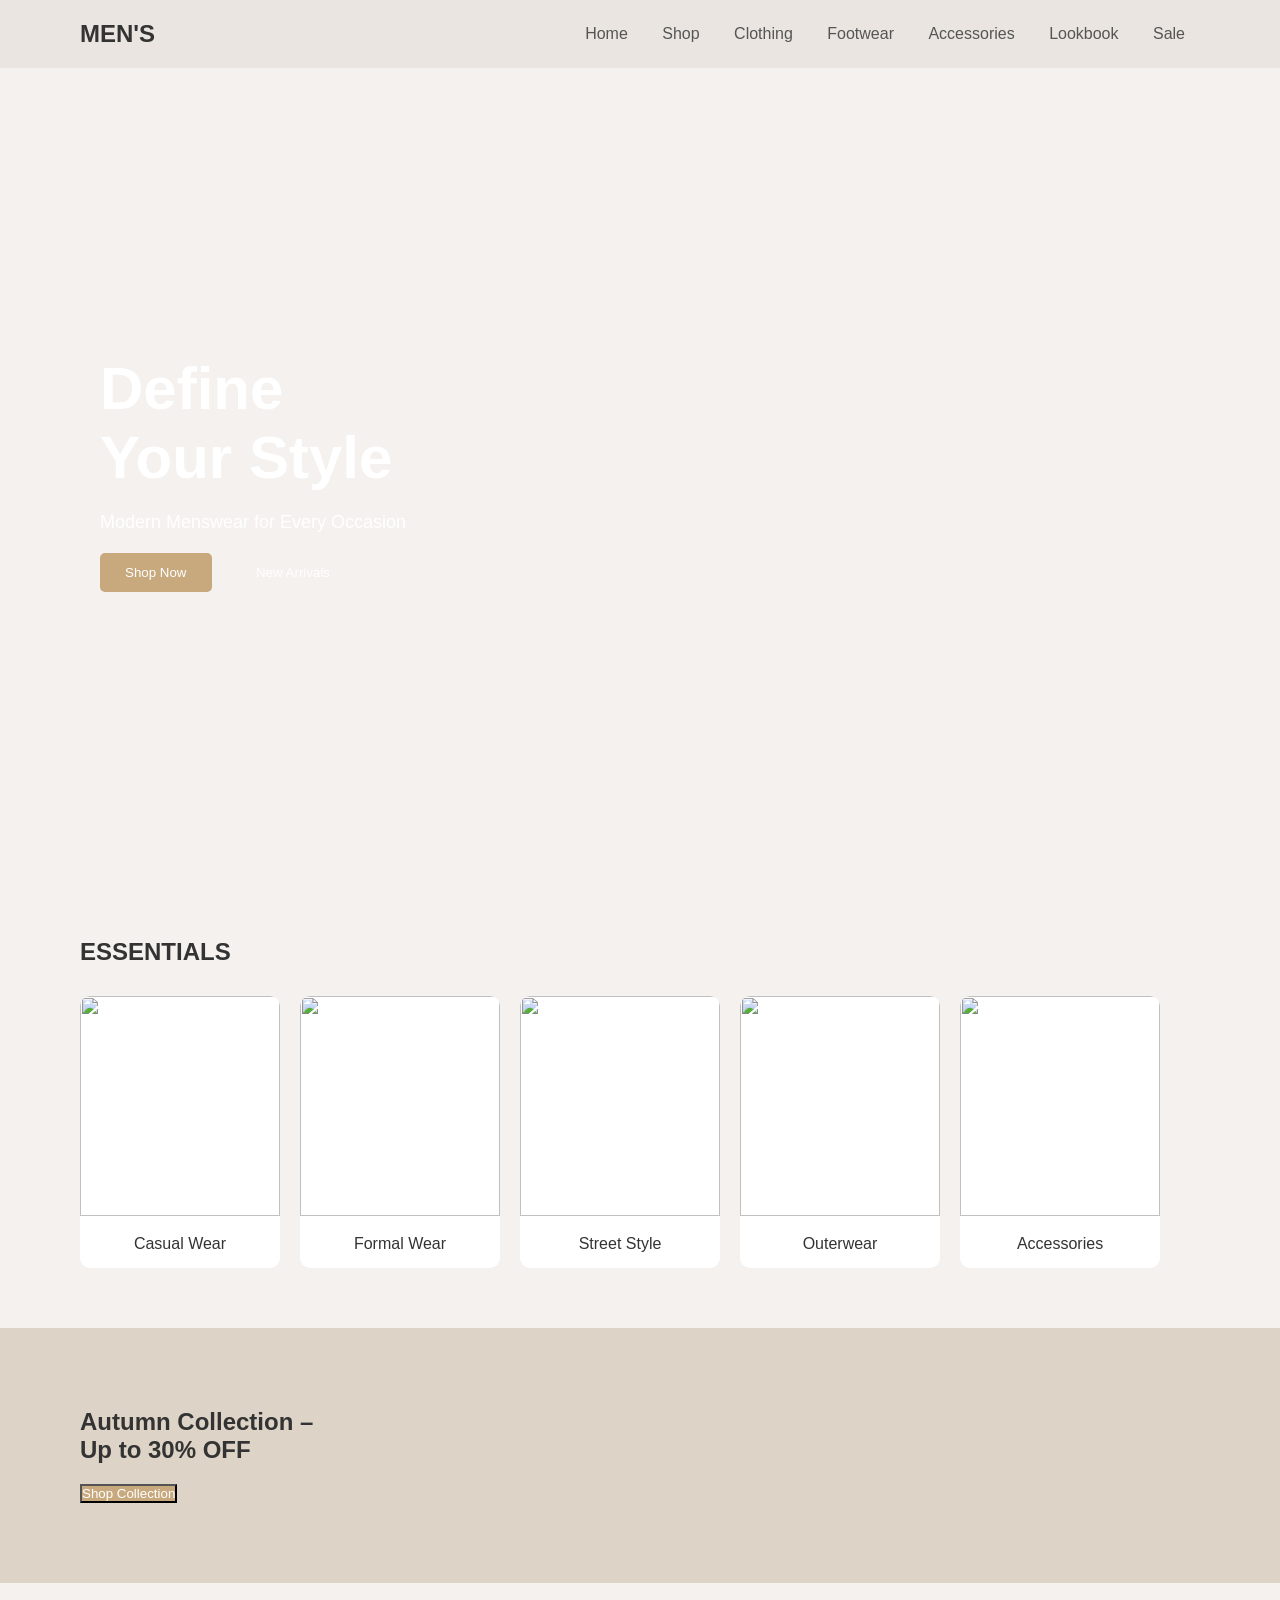
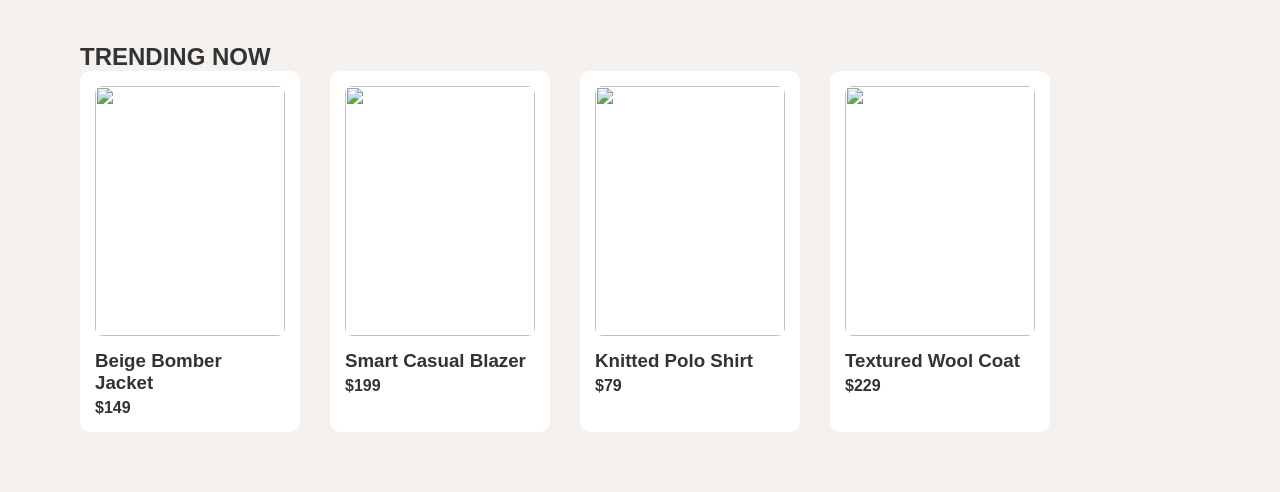
==== index.html @ b92a1008 "Fix HTML encoding issues in index.html" ====
<!DOCTYPE html>
<html lang="en">
<head>
    <meta charset="UTF-8">
    <title>MEN'S - Fashion</title>
    <link rel="stylesheet" href="style.css">
</head>
<body>

    <!-- HEADER -->
    <header>
        <div class="logo">MEN'S</div>
        <nav>
            <a href="#home">Home</a>
            <a href="#">Shop</a>
            <a href="#">Clothing</a>
            <a href="#">Footwear</a>
            <a href="#">Accessories</a>
            <a href="#">Lookbook</a>
            <a href="#">Sale</a>
        </nav>
    </header>

    <!-- HERO SECTION -->
    <a name="home">
    <section class="hero">
        
        <div class="hero-text">
            <h1>Define <br> Your Style</h1>
            <p>Modern Menswear for Every Occasion</p>
            <div class="buttons">
                <button class="btn-primary">Shop Now</button>
                <button class="btn-outline">New Arrivals</button>
            </div>
        </div>
    </section>

    <!-- ESSENTIALS -->
    <section class="essentials">
        <h2>ESSENTIALS</h2>
        <div class="card-container">

            <div class="card">
                <img src="./image/casual.png">
                <p>Casual Wear</p>
            </div>

            <div class="card">
                <img src="./image/formal.png">
                <p>Formal Wear</p>
            </div>

            <div class="card">
                <img src="./image/street.png">
                <p>Street Style</p>
            </div>

            <div class="card">
                <img src="./image/outer.png">
                <p>Outerwear</p>
            </div>

            <div class="card">
                <img src="./image/accessories.png">
                <p>Accessories</p>
            </div>

        </div>
    </section>

    <!-- AUTUMN SALE -->
    <section class="sale">
        <div class="sale-text">
            <h2>Autumn Collection – <br> Up to 30% OFF</h2>
            <button class="btn-primary">Shop Collection</button>
        </div>
    </section>

    <!-- TRENDING -->
    <section class="trending">
        <h2>TRENDING NOW</h2>
        <div class="product-container">

            <div class="product">
                <img src="./image/product1.png">
                <h3>Beige Bomber Jacket</h3>
                <p>$149</p>
            </div>

            <div class="product">
                <img src="./image/product2.png ">
                <h3>Smart Casual Blazer</h3>
                <p>$199</p>
            </div>

            <div class="product">
                <img src="./image/product3.png">
                <h3>Knitted Polo Shirt</h3>
                <p>$79</p>
            </div>

            <div class="product">
                <img src="./image/product4.png">
                <h3>Textured Wool Coat</h3>
                <p>$229</p>
            </div>

        </div>

</body>

</html>
---- style.css ----
* {
    margin: 0;
    padding: 0;
    box-sizing: border-box;
    font-family: 'Segoe UI', sans-serif;
}
html{
    scroll-behavior: smooth;
}
body {
    background: #f4f1ee;
    color: #333;
}

/* HEADER */
header {
    display: flex;
    justify-content: space-between;
    padding: 20px 80px;
    background: #eae5e0;
    align-items: center;
}

.logo {
    font-size: 24px;
    font-weight: bold;
}

nav a {
    margin: 0 15px;
    text-decoration: none;
    color: #555;
}

nav a:hover {
    color: #000;
}

/* HERO */
.hero {
    height: 90vh;
    background: url("background-header.avif") no-repeat center/cover;
    width:auto;
    display: flex;
    align-items: center;
    padding-left: 100px;
    color: white;
}

.hero-text h1 {
    font-size: 60px;
}

.hero-text p {
    margin: 20px 0;
    font-size: 18px;
}

.buttons button {
    padding: 12px 25px;
    margin-right: 15px;
    border-radius: 5px;
    cursor: pointer;
    border: none;
}

.btn-primary {
    background: #c8a97e;
    color: white;
}

.btn-outline {
    background: transparent;
    border: 1px solid white;
    color: white;
}

/* ESSENTIALS */
.essentials {
    padding: 60px 80px;
}

.essentials h2 {
    margin-bottom: 30px;
}

.card-container {
    display: flex;
    gap: 20px;
}

.card {
    background: white;
    border-radius: 10px;
    overflow: hidden;
    text-align: center;
    width: 200px;
}

.card img {
    width: 100%;
    height: 220px;
    object-fit: cover;
}

.card p {
    padding: 15px;
    font-weight: 500;
}

/* SALE */
.sale {
    background: #ddd3c7;
    padding: 80px;
}

.sale-text h2 {
    margin-bottom: 20px;
}

/* TRENDING */
.trending {
    padding: 60px 80px;
}

.product-container {
    display: flex;
    gap: 30px;
}

.product {
    background: white;
    padding: 15px;
    border-radius: 10px;
    width: 220px;
}

.product img {
    width: 100%;
    height: 250px;
    object-fit: cover;
    border-radius: 8px;
}

.product h3 {
    margin: 10px 0 5px;
}

.product p {
    font-weight: bold;
}
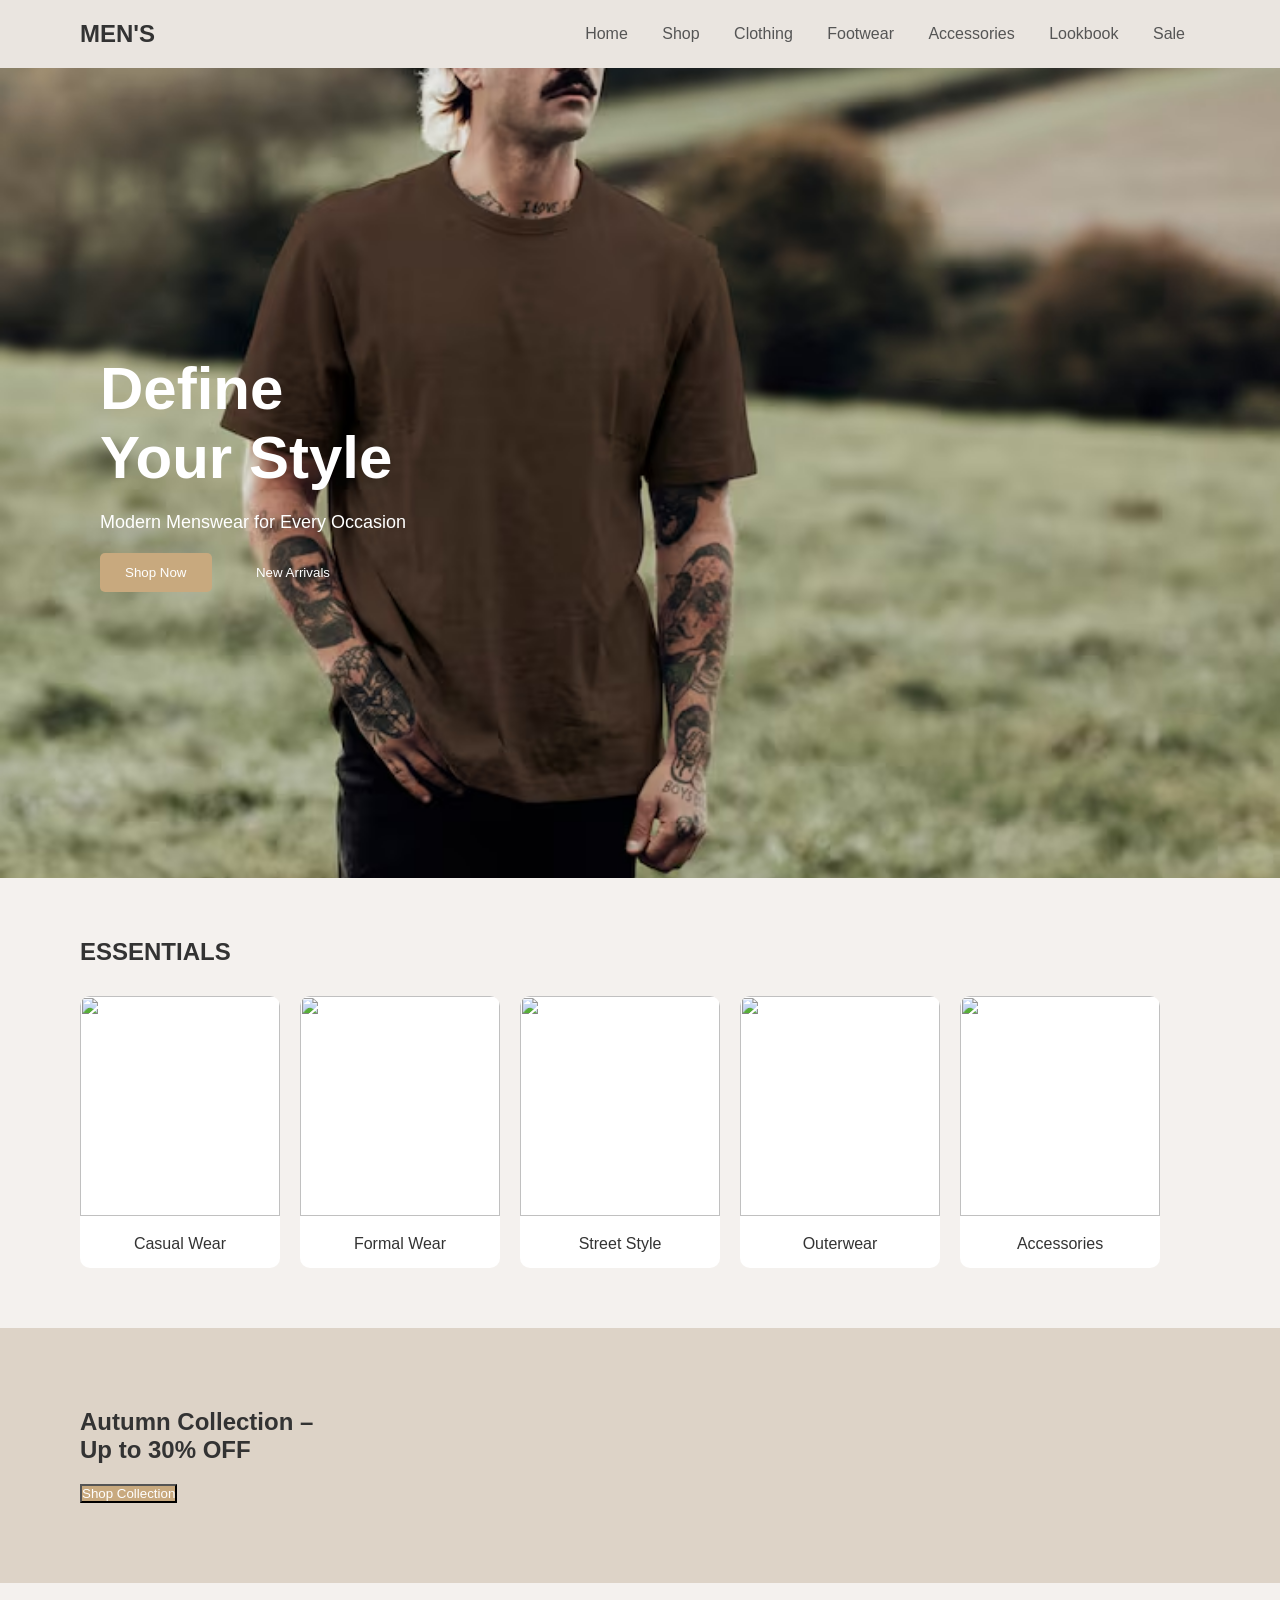
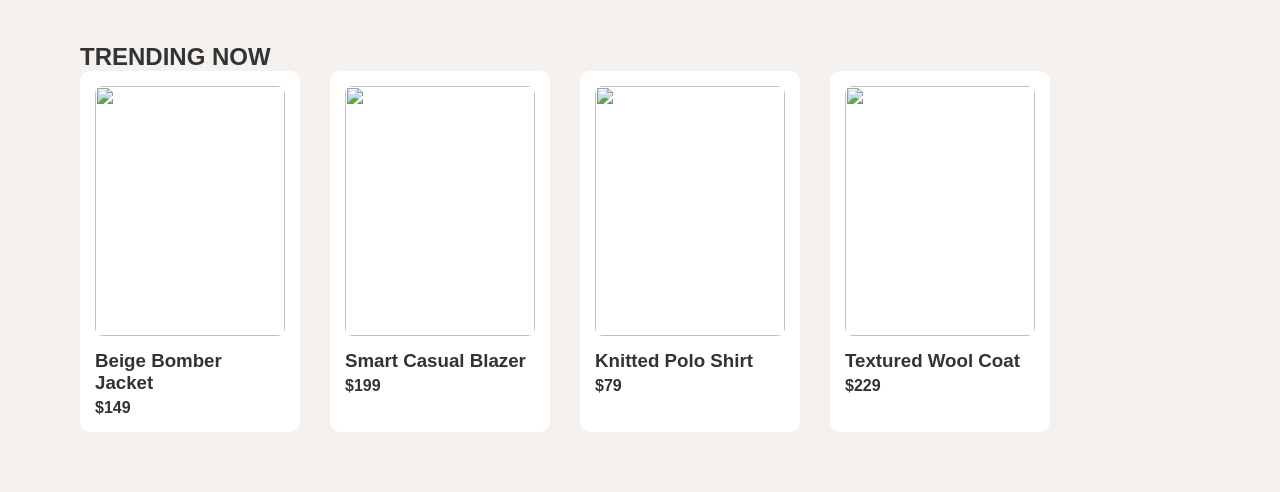
==== commit 3997e93c: "Fix HTML formatting and structure" ====
--- a/index.html
+++ b/index.html
@@ -114,3 +114,4 @@
 
 
 
+
--- a/style.css
+++ b/style.css
@@ -39,7 +39,7 @@
 /* HERO */
 .hero {
     height: 90vh;
-    background: url("background-header.avif") no-repeat center/cover;
+    background: url("./image/background-header.avif") no-repeat center/cover;
     width:auto;
     display: flex;
     align-items: center;
@@ -150,3 +150,5 @@
     font-weight: bold;
 }
 
+
+
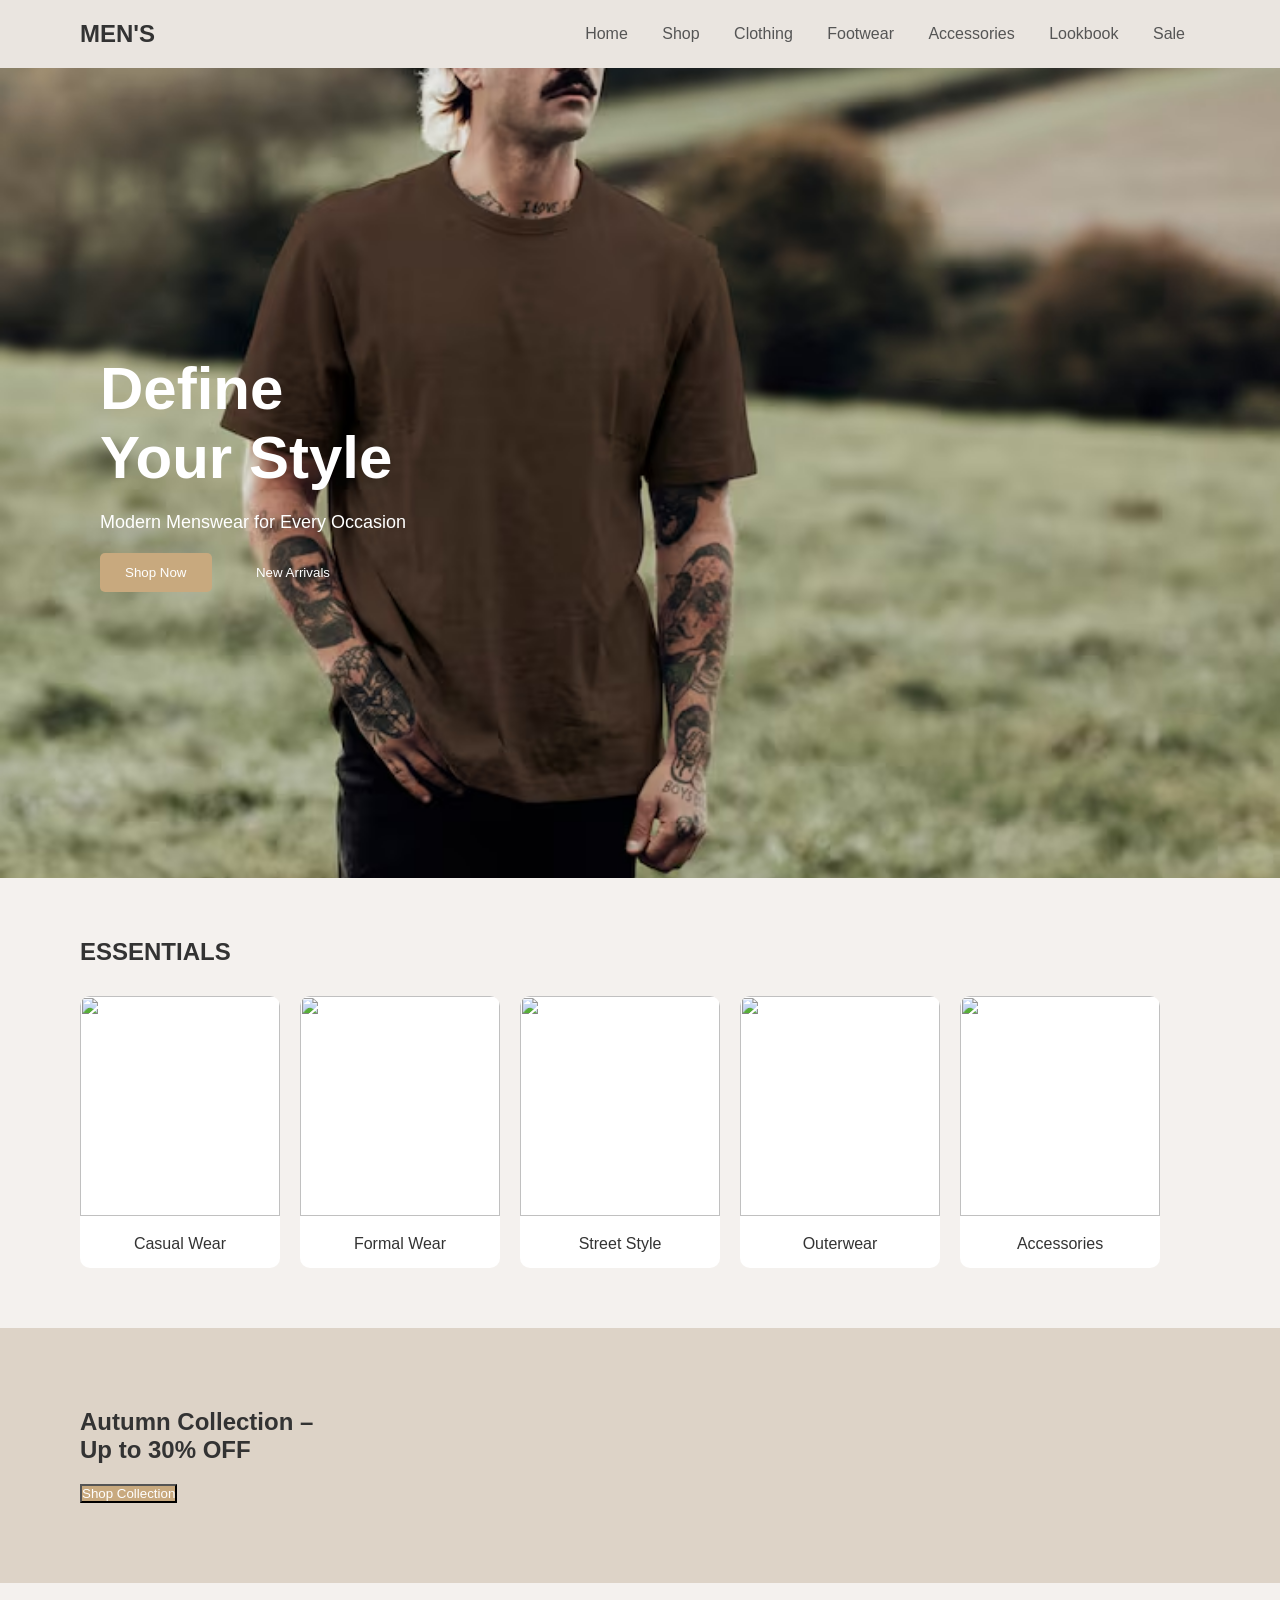
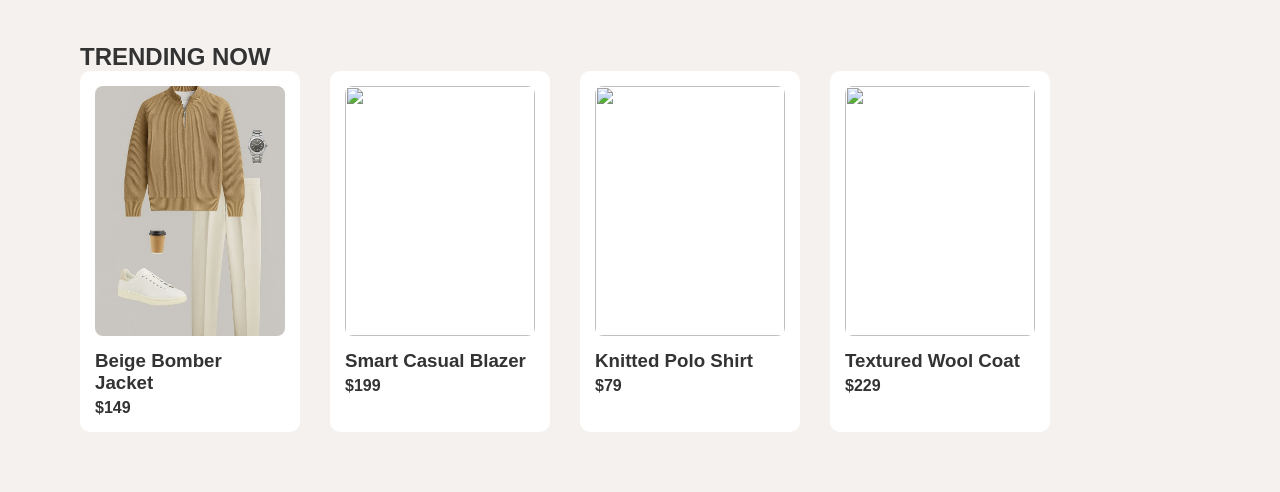
==== commit bbf48707: "Fix product image paths in trending section Updated product images in the trending section." ====
--- a/index.html
+++ b/index.html
@@ -82,7 +82,7 @@
         <div class="product-container">
 
             <div class="product">
-                <img src="./image/product1.png">
+                <img src="./image/product1.jpg">
                 <h3>Beige Bomber Jacket</h3>
                 <p>$149</p>
             </div>
@@ -115,3 +115,4 @@
 
 
 
+
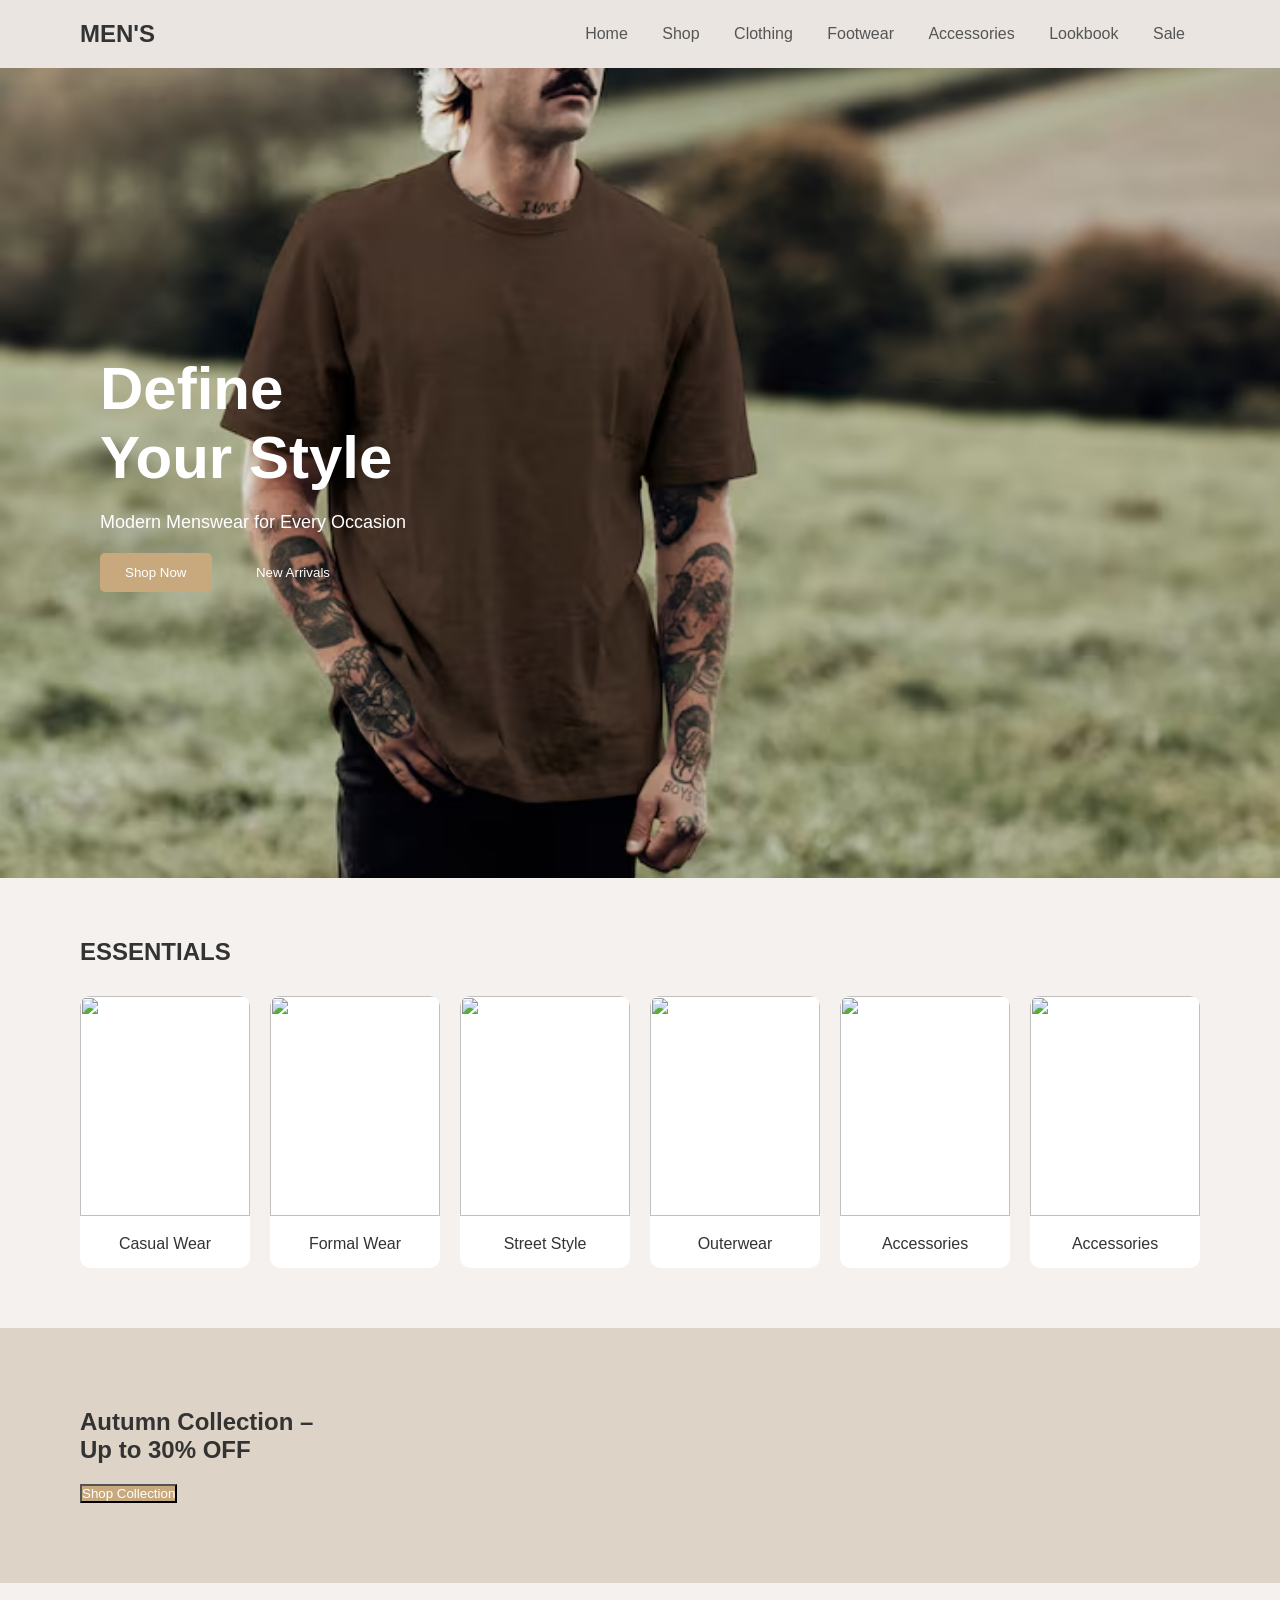
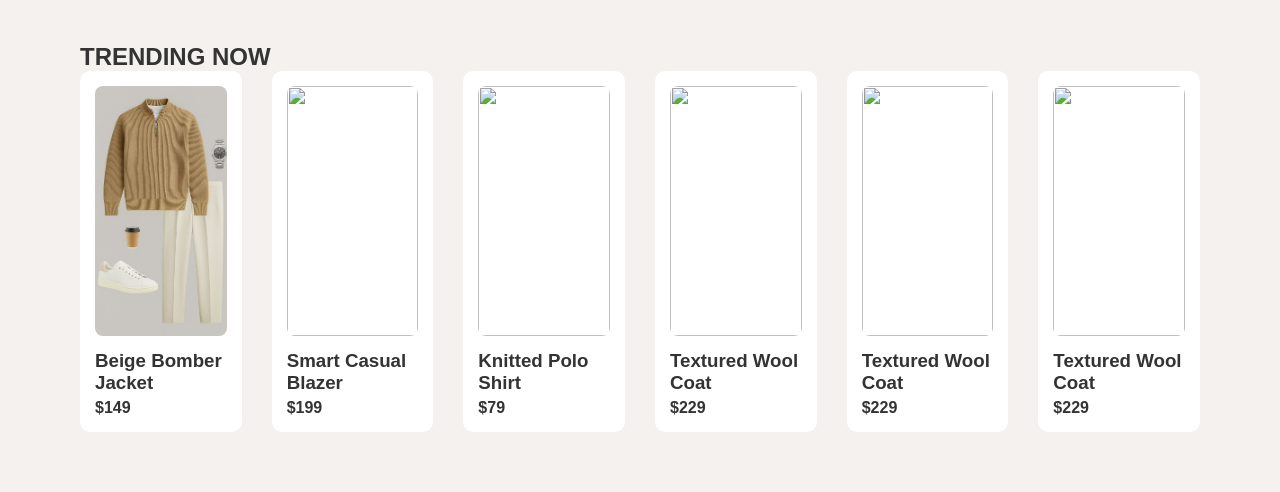
==== commit 4a167557: "Add duplicate accessory and product cards to enhance display" ====
--- a/index.html
+++ b/index.html
@@ -64,6 +64,10 @@
                 <img src="./image/accessories.png">
                 <p>Accessories</p>
             </div>
+            <div class="card">
+                <img src="./image/accessories.png">
+                <p>Accessories</p>
+            </div>
 
         </div>
     </section>
@@ -104,6 +108,16 @@
                 <h3>Textured Wool Coat</h3>
                 <p>$229</p>
             </div>
+            <div class="product">
+                <img src="./image/product4.png">
+                <h3>Textured Wool Coat</h3>
+                <p>$229</p>
+            </div>
+            <div class="product">
+                <img src="./image/product4.png">
+                <h3>Textured Wool Coat</h3>
+                <p>$229</p>
+            </div>
 
         </div>
 
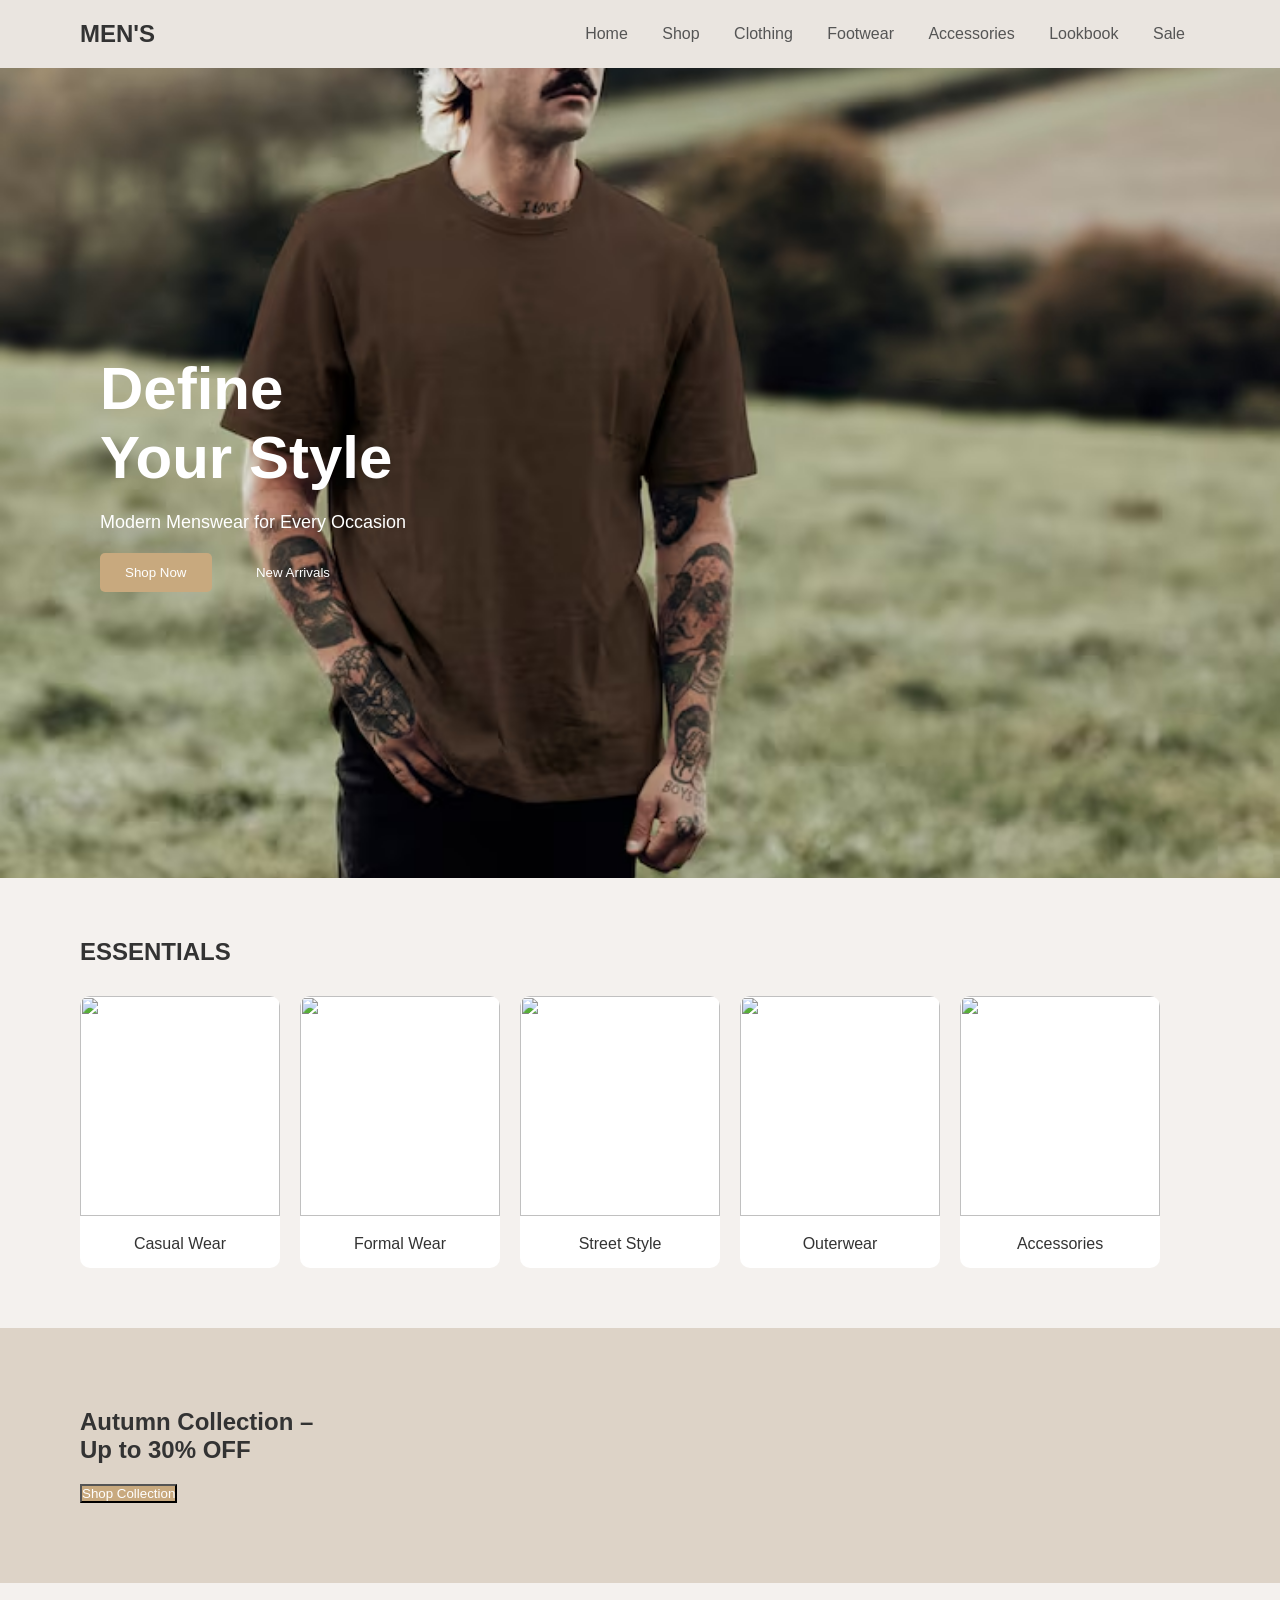
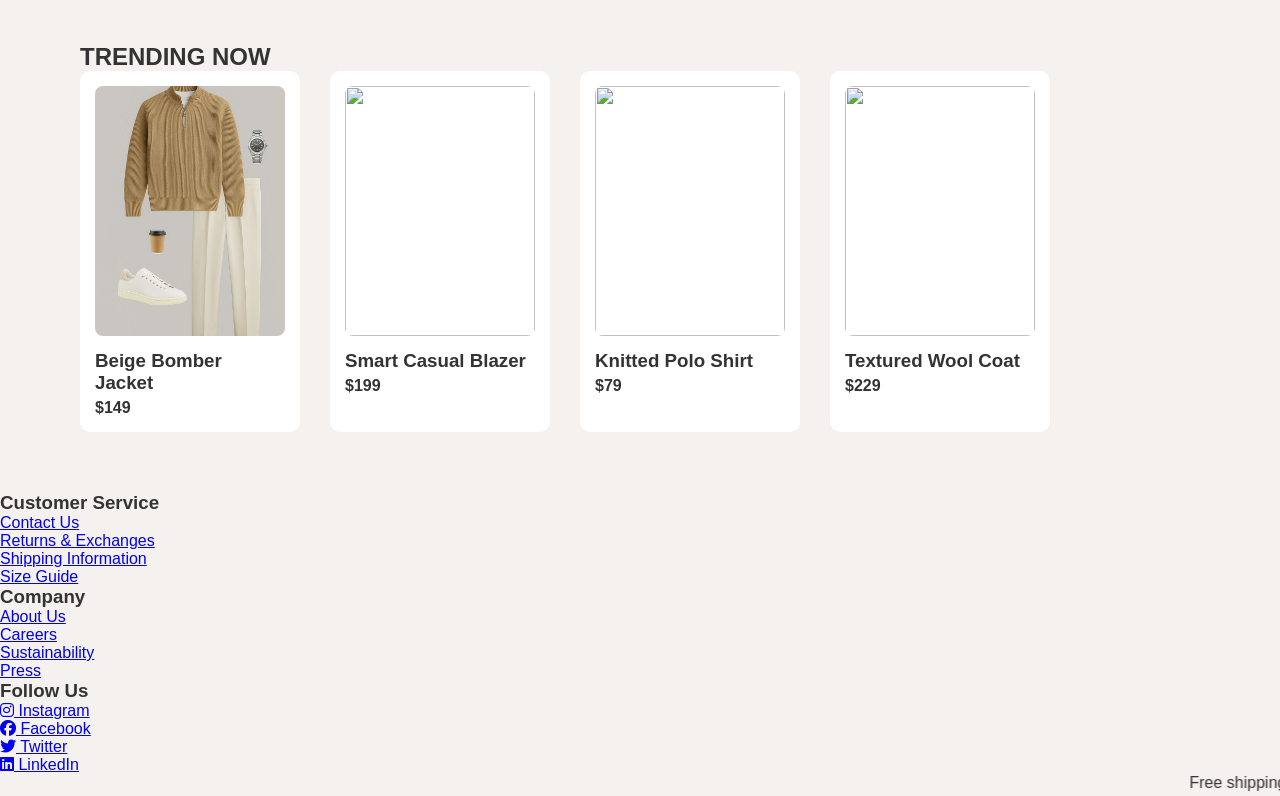
==== commit 6c029cc2: "Update index.html" ====
--- a/index.html
+++ b/index.html
@@ -3,130 +3,177 @@
 <head>
     <meta charset="UTF-8">
     <title>MEN'S - Fashion</title>
+
     <link rel="stylesheet" href="style.css">
+
+    <script src="https://kit.fontawesome.com/1165876da6.js" crossorigin="anonymous"></script>
+    <link rel="stylesheet" href="https://cdnjs.cloudflare.com/ajax/libs/font-awesome/6.5.0/css/all.min.css">
+
 </head>
+
 <body>
 
-    <!-- HEADER -->
-    <header>
-        <div class="logo">MEN'S</div>
-        <nav>
-            <a href="#home">Home</a>
-            <a href="#">Shop</a>
-            <a href="#">Clothing</a>
-            <a href="#">Footwear</a>
-            <a href="#">Accessories</a>
-            <a href="#">Lookbook</a>
-            <a href="#">Sale</a>
-        </nav>
-    </header>
+<!-- HEADER -->
+<header>
+    <div class="logo">MEN'S</div>
 
-    <!-- HERO SECTION -->
-    <a name="home">
-    <section class="hero">
-        
-        <div class="hero-text">
-            <h1>Define <br> Your Style</h1>
-            <p>Modern Menswear for Every Occasion</p>
-            <div class="buttons">
-                <button class="btn-primary">Shop Now</button>
-                <button class="btn-outline">New Arrivals</button>
-            </div>
+    <nav>
+        <a href="#home">Home</a>
+        <a href="#">Shop</a>
+        <a href="#">Clothing</a>
+        <a href="#">Footwear</a>
+        <a href="#">Accessories</a>
+        <a href="#">Lookbook</a>
+        <a href="#">Sale</a>
+    </nav>
+</header>
+
+
+<!-- HERO -->
+<section class="hero" id="home">
+
+    <div class="hero-text">
+    <h1>Define <br> Your Style</h1>
+    <p>Modern Menswear for Every Occasion</p>
+
+    <div class="buttons">
+        <button class="btn-primary">Shop Now</button>
+        <button class="btn-outline">New Arrivals</button>
+    </div>
+
+    </div>
+
+</section>
+
+
+<!-- ESSENTIALS -->
+<section class="essentials">
+
+<h2>ESSENTIALS</h2>
+
+    <div class="card-container">
+
+        <div class="card">
+            <img src="./image/casual.png">
+        <p>Casual Wear</p>
         </div>
-    </section>
 
-    <!-- ESSENTIALS -->
-    <section class="essentials">
-        <h2>ESSENTIALS</h2>
-        <div class="card-container">
+        <div class="card">
+            <img src="./image/formal.png">
+            <p>Formal Wear</p>
+        </div>
 
-            <div class="card">
-                <img src="./image/casual.png">
-                <p>Casual Wear</p>
+        <div class="card">
+            <img src="./image/street.png">
+            <p>Street Style</p>
+        </div>
+
+        <div class="card">
+            <img src="./image/outer.png">
+            <p>Outerwear</p>
+        </div>
+
+        <div class="card">
+            <img src="./image/accessories.png">
+            <p>Accessories</p>
+        </div>
+    </div>
+
+</section>
+
+
+<!-- SALE -->
+<section class="sale">
+
+    <div class="sale-text">
+        <h2>Autumn Collection – <br> Up to 30% OFF</h2>
+        <button class="btn-primary">Shop Collection</button>
+    </div>
+
+</section>
+
+
+<!-- TRENDING -->
+<section class="trending">
+
+    <h2>TRENDING NOW</h2>
+
+    <div class="product-container">
+        <div class="product">
+            <img src="./image/product1.jpg">
+            <h3>Beige Bomber Jacket</h3>
+            <p>$149</p>
+        </div>
+
+    <div class="product">
+        <img src="./image/product2.png">
+        <h3>Smart Casual Blazer</h3>
+        <p>$199</p>
+    </div>
+
+    <div class="product">
+        <img src="./image/product3.png">
+        <h3>Knitted Polo Shirt</h3>
+        <p>$79</p>
+    </div>
+
+    <div class="product">
+        <img src="./image/product4.png">
+        <h3>Textured Wool Coat</h3>
+        <p>$229</p>
+    </div>
+
+    </div>
+
+</section>
+
+
+<!-- FOOTER -->
+<footer class="footer">
+
+    <div class="container">
+
+        <div class="footer-section">
+            <h3>Customer Service</h3>
+
+            <ul class="list">
+                <li><a href="#">Contact Us</a></li>
+                <li><a href="#">Returns & Exchanges</a></li>
+                <li><a href="#">Shipping Information</a></li>
+                <li><a href="#">Size Guide</a></li>
+                </ul>
+
             </div>
 
-            <div class="card">
-                <img src="./image/formal.png">
-                <p>Formal Wear</p>
+
+            <div class="footer-section">
+            <h3>Company</h3>
+
+            <ul class="list">
+                <li><a href="#">About Us</a></li>
+                <li><a href="#">Careers</a></li>
+                <li><a href="#">Sustainability</a></li>
+                <li><a href="#">Press</a></li>
+                </ul>
             </div>
+            <div class="footer-section">
+            <h3>Follow Us</h3>
 
-            <div class="card">
-                <img src="./image/street.png">
-                <p>Street Style</p>
-            </div>
-
-            <div class="card">
-                <img src="./image/outer.png">
-                <p>Outerwear</p>
-            </div>
-
-            <div class="card">
-                <img src="./image/accessories.png">
-                <p>Accessories</p>
-            </div>
-            <div class="card">
-                <img src="./image/accessories.png">
-                <p>Accessories</p>
-            </div>
-
-        </div>
-    </section>
-
-    <!-- AUTUMN SALE -->
-    <section class="sale">
-        <div class="sale-text">
-            <h2>Autumn Collection – <br> Up to 30% OFF</h2>
-            <button class="btn-primary">Shop Collection</button>
-        </div>
-    </section>
-
-    <!-- TRENDING -->
-    <section class="trending">
-        <h2>TRENDING NOW</h2>
-        <div class="product-container">
-
-            <div class="product">
-                <img src="./image/product1.jpg">
-                <h3>Beige Bomber Jacket</h3>
-                <p>$149</p>
-            </div>
-
-            <div class="product">
-                <img src="./image/product2.png ">
-                <h3>Smart Casual Blazer</h3>
-                <p>$199</p>
-            </div>
-
-            <div class="product">
-                <img src="./image/product3.png">
-                <h3>Knitted Polo Shirt</h3>
-                <p>$79</p>
-            </div>
-
-            <div class="product">
-                <img src="./image/product4.png">
-                <h3>Textured Wool Coat</h3>
-                <p>$229</p>
-            </div>
-            <div class="product">
-                <img src="./image/product4.png">
-                <h3>Textured Wool Coat</h3>
-                <p>$229</p>
-            </div>
-            <div class="product">
-                <img src="./image/product4.png">
-                <h3>Textured Wool Coat</h3>
-                <p>$229</p>
-            </div>
+            <ul class="social-icons">
+                <li><a href="#"><i class="fab fa-instagram"></i> Instagram</a></li>
+                <li><a href="#"><i class="fab fa-facebook"></i> Facebook</a></li>
+                <li><a href="#"><i class="fab fa-twitter"></i> Twitter</a></li>
+                <li><a href="#"><i class="fab fa-linkedin"></i> LinkedIn</a></li>
+            </ul>
 
         </div>
 
-</body>
+    </div>
+    <div class="marquee">
+        <marquee>Free shipping on orders over $50!</marquee>
+    </div>
 
+</footer>
+
+</body> 
 </html>
-
-
-
-
-
-
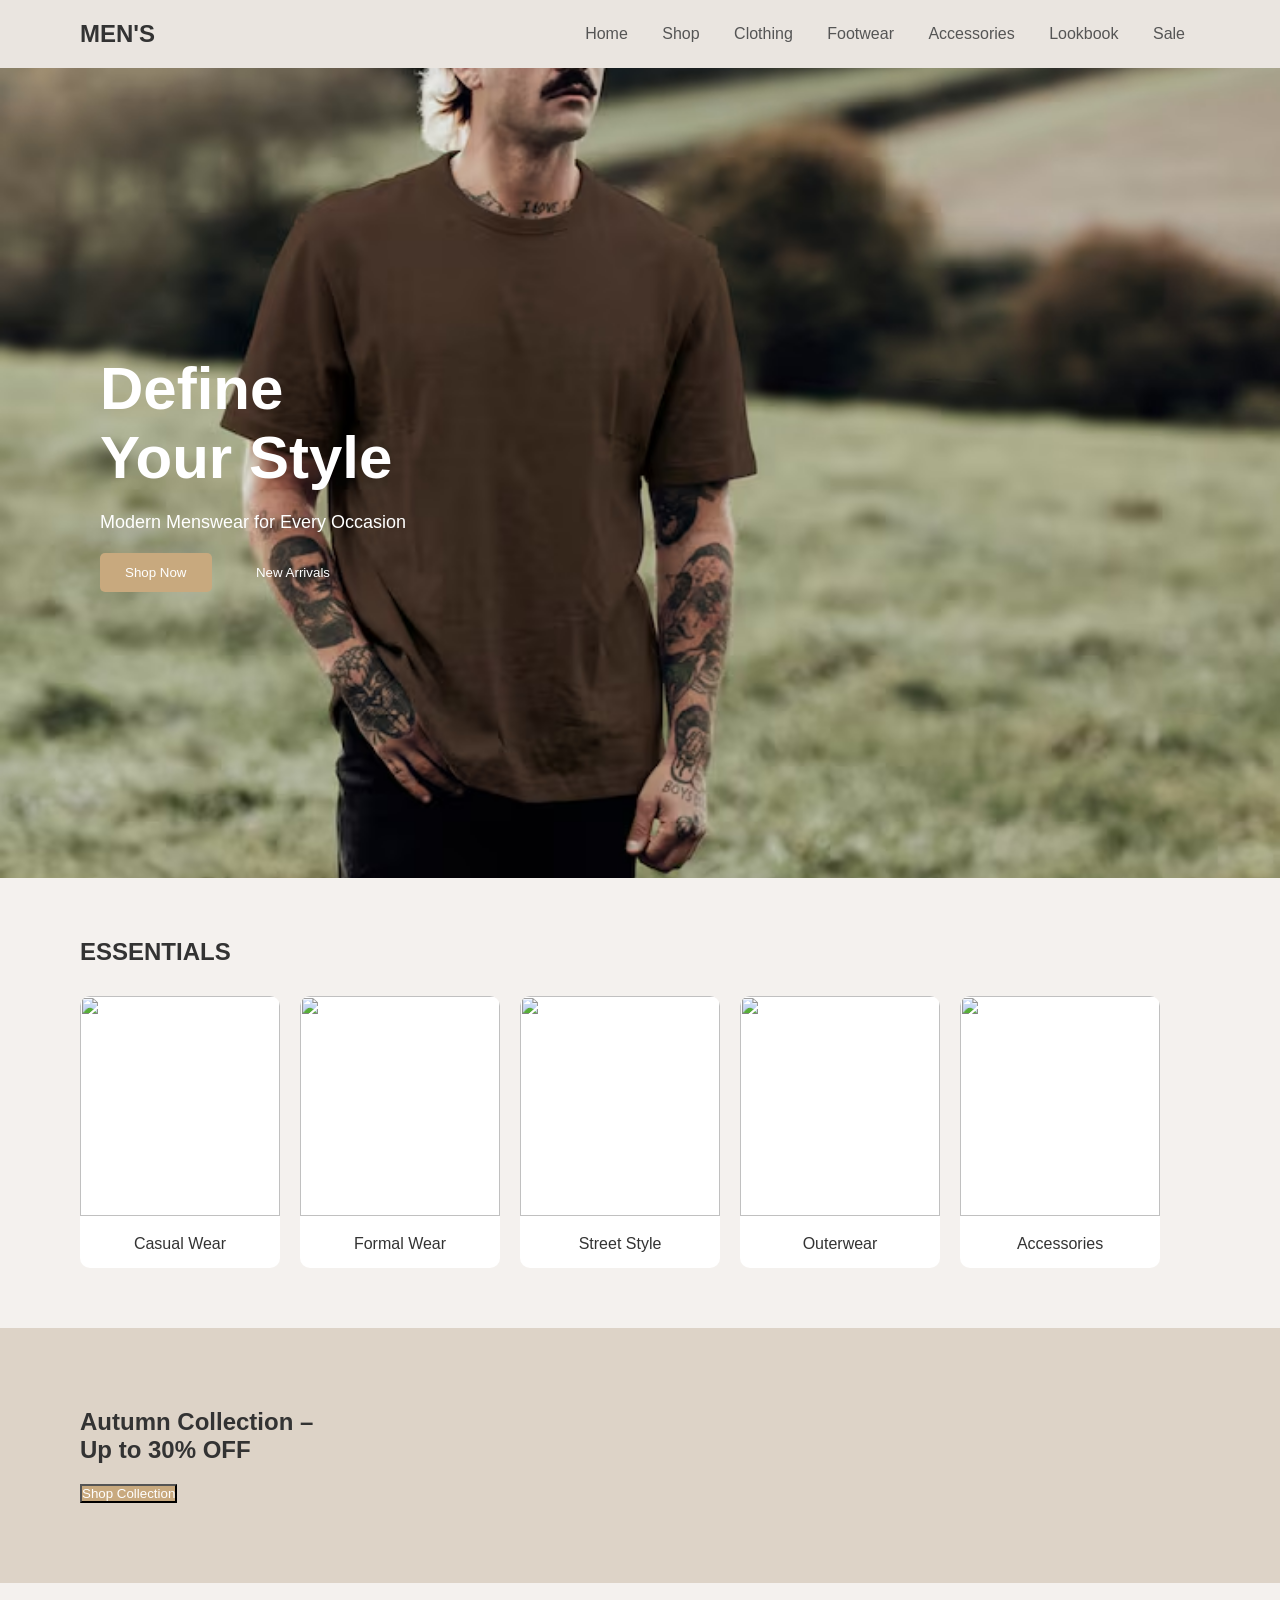
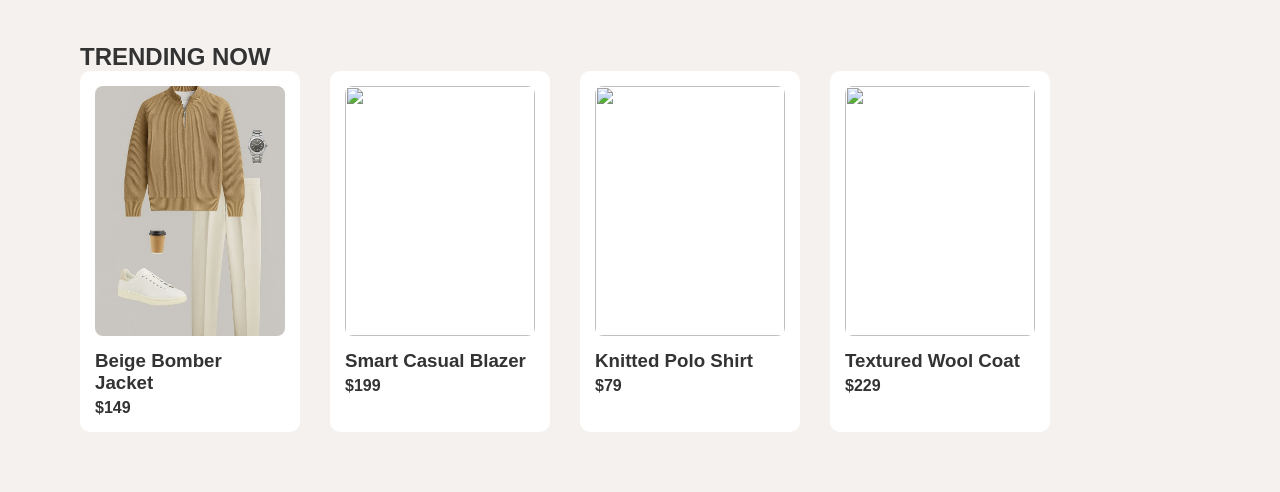
==== commit 17be26c5: "Add files via upload" ====
--- a/index.html
+++ b/index.html
@@ -3,177 +3,116 @@
 <head>
     <meta charset="UTF-8">
     <title>MEN'S - Fashion</title>
-
     <link rel="stylesheet" href="style.css">
-
-    <script src="https://kit.fontawesome.com/1165876da6.js" crossorigin="anonymous"></script>
-    <link rel="stylesheet" href="https://cdnjs.cloudflare.com/ajax/libs/font-awesome/6.5.0/css/all.min.css">
-
 </head>
-
 <body>
 
-<!-- HEADER -->
-<header>
-    <div class="logo">MEN'S</div>
+    <!-- HEADER -->
+    <header>
+        <div class="logo">MEN'S</div>
+        <nav>
+            <a href="#home">Home</a>
+            <a href="#">Shop</a>
+            <a href="#">Clothing</a>
+            <a href="#">Footwear</a>
+            <a href="#">Accessories</a>
+            <a href="#">Lookbook</a>
+            <a href="#">Sale</a>
+        </nav>
+    </header>
 
-    <nav>
-        <a href="#home">Home</a>
-        <a href="#">Shop</a>
-        <a href="#">Clothing</a>
-        <a href="#">Footwear</a>
-        <a href="#">Accessories</a>
-        <a href="#">Lookbook</a>
-        <a href="#">Sale</a>
-    </nav>
-</header>
+    <!-- HERO SECTION -->
+    <a name="home">
+    <section class="hero">
+        
+        <div class="hero-text">
+            <h1>Define <br> Your Style</h1>
+            <p>Modern Menswear for Every Occasion</p>
+            <div class="buttons">
+                <button class="btn-primary">Shop Now</button>
+                <button class="btn-outline">New Arrivals</button>
+            </div>
+        </div>
+    </section>
 
+    <!-- ESSENTIALS -->
+    <section class="essentials">
+        <h2>ESSENTIALS</h2>
+        <div class="card-container">
 
-<!-- HERO -->
-<section class="hero" id="home">
-
-    <div class="hero-text">
-    <h1>Define <br> Your Style</h1>
-    <p>Modern Menswear for Every Occasion</p>
-
-    <div class="buttons">
-        <button class="btn-primary">Shop Now</button>
-        <button class="btn-outline">New Arrivals</button>
-    </div>
-
-    </div>
-
-</section>
-
-
-<!-- ESSENTIALS -->
-<section class="essentials">
-
-<h2>ESSENTIALS</h2>
-
-    <div class="card-container">
-
-        <div class="card">
-            <img src="./image/casual.png">
-        <p>Casual Wear</p>
-        </div>
-
-        <div class="card">
-            <img src="./image/formal.png">
-            <p>Formal Wear</p>
-        </div>
-
-        <div class="card">
-            <img src="./image/street.png">
-            <p>Street Style</p>
-        </div>
-
-        <div class="card">
-            <img src="./image/outer.png">
-            <p>Outerwear</p>
-        </div>
-
-        <div class="card">
-            <img src="./image/accessories.png">
-            <p>Accessories</p>
-        </div>
-    </div>
-
-</section>
-
-
-<!-- SALE -->
-<section class="sale">
-
-    <div class="sale-text">
-        <h2>Autumn Collection – <br> Up to 30% OFF</h2>
-        <button class="btn-primary">Shop Collection</button>
-    </div>
-
-</section>
-
-
-<!-- TRENDING -->
-<section class="trending">
-
-    <h2>TRENDING NOW</h2>
-
-    <div class="product-container">
-        <div class="product">
-            <img src="./image/product1.jpg">
-            <h3>Beige Bomber Jacket</h3>
-            <p>$149</p>
-        </div>
-
-    <div class="product">
-        <img src="./image/product2.png">
-        <h3>Smart Casual Blazer</h3>
-        <p>$199</p>
-    </div>
-
-    <div class="product">
-        <img src="./image/product3.png">
-        <h3>Knitted Polo Shirt</h3>
-        <p>$79</p>
-    </div>
-
-    <div class="product">
-        <img src="./image/product4.png">
-        <h3>Textured Wool Coat</h3>
-        <p>$229</p>
-    </div>
-
-    </div>
-
-</section>
-
-
-<!-- FOOTER -->
-<footer class="footer">
-
-    <div class="container">
-
-        <div class="footer-section">
-            <h3>Customer Service</h3>
-
-            <ul class="list">
-                <li><a href="#">Contact Us</a></li>
-                <li><a href="#">Returns & Exchanges</a></li>
-                <li><a href="#">Shipping Information</a></li>
-                <li><a href="#">Size Guide</a></li>
-                </ul>
-
+            <div class="card">
+                <img src="./image/casual.png">
+                <p>Casual Wear</p>
             </div>
 
+            <div class="card">
+                <img src="./image/formal.png">
+                <p>Formal Wear</p>
+            </div>
 
-            <div class="footer-section">
-            <h3>Company</h3>
+            <div class="card">
+                <img src="./image/street.png">
+                <p>Street Style</p>
+            </div>
 
-            <ul class="list">
-                <li><a href="#">About Us</a></li>
-                <li><a href="#">Careers</a></li>
-                <li><a href="#">Sustainability</a></li>
-                <li><a href="#">Press</a></li>
-                </ul>
+            <div class="card">
+                <img src="./image/outer.png">
+                <p>Outerwear</p>
             </div>
-            <div class="footer-section">
-            <h3>Follow Us</h3>
 
-            <ul class="social-icons">
-                <li><a href="#"><i class="fab fa-instagram"></i> Instagram</a></li>
-                <li><a href="#"><i class="fab fa-facebook"></i> Facebook</a></li>
-                <li><a href="#"><i class="fab fa-twitter"></i> Twitter</a></li>
-                <li><a href="#"><i class="fab fa-linkedin"></i> LinkedIn</a></li>
-            </ul>
+            <div class="card">
+                <img src="./image/accessories.png">
+                <p>Accessories</p>
+            </div>
+
+        </div>
+    </section>
+
+    <!-- AUTUMN SALE -->
+    <section class="sale">
+        <div class="sale-text">
+            <h2>Autumn Collection – <br> Up to 30% OFF</h2>
+            <button class="btn-primary">Shop Collection</button>
+        </div>
+    </section>
+
+    <!-- TRENDING -->
+    <section class="trending">
+        <h2>TRENDING NOW</h2>
+        <div class="product-container">
+
+            <div class="product">
+                <img src="./image/product1.jpg">
+                <h3>Beige Bomber Jacket</h3>
+                <p>$149</p>
+            </div>
+
+            <div class="product">
+                <img src="./image/product2.png ">
+                <h3>Smart Casual Blazer</h3>
+                <p>$199</p>
+            </div>
+
+            <div class="product">
+                <img src="./image/product3.png">
+                <h3>Knitted Polo Shirt</h3>
+                <p>$79</p>
+            </div>
+
+            <div class="product">
+                <img src="./image/product4.png">
+                <h3>Textured Wool Coat</h3>
+                <p>$229</p>
+            </div>
 
         </div>
 
-    </div>
-    <div class="marquee">
-        <marquee>Free shipping on orders over $50!</marquee>
-    </div>
+</body>
 
-</footer>
+</html>
 
-</body> 
-</html>
+
+
+
+
+
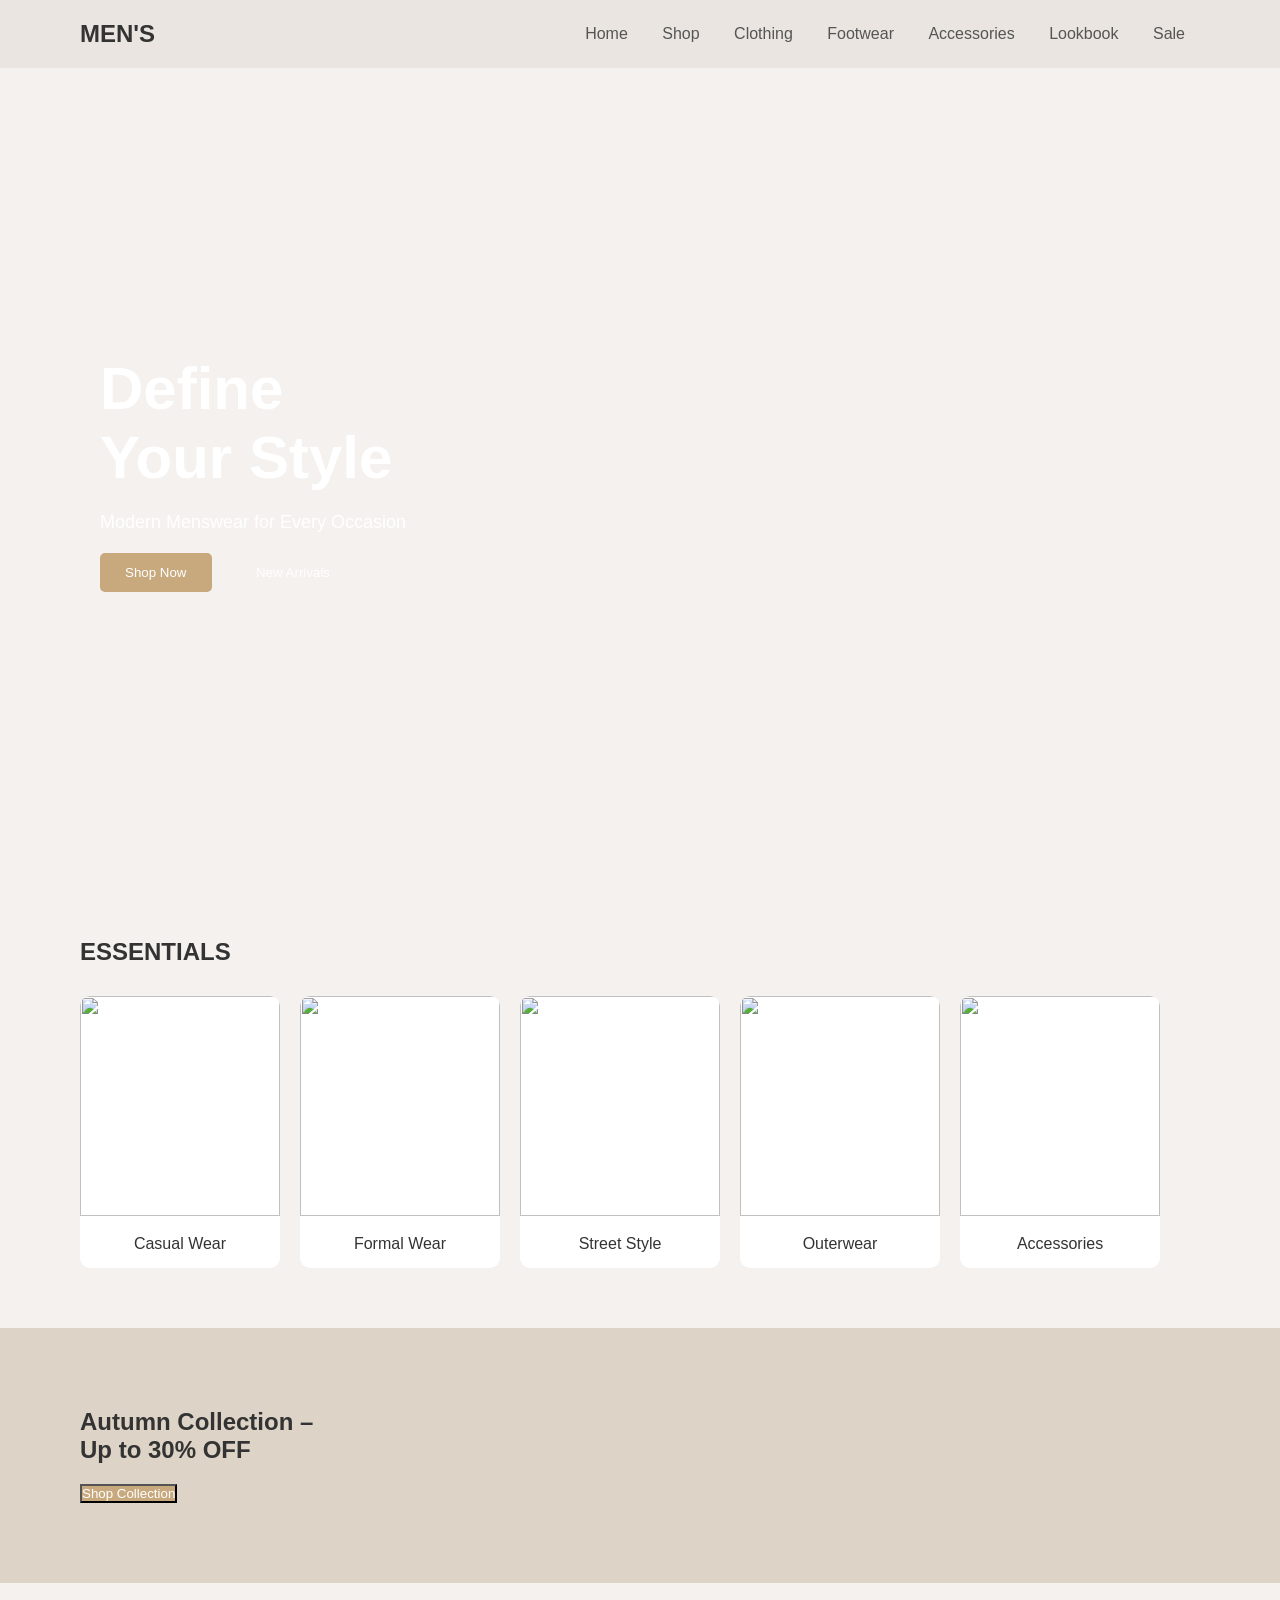
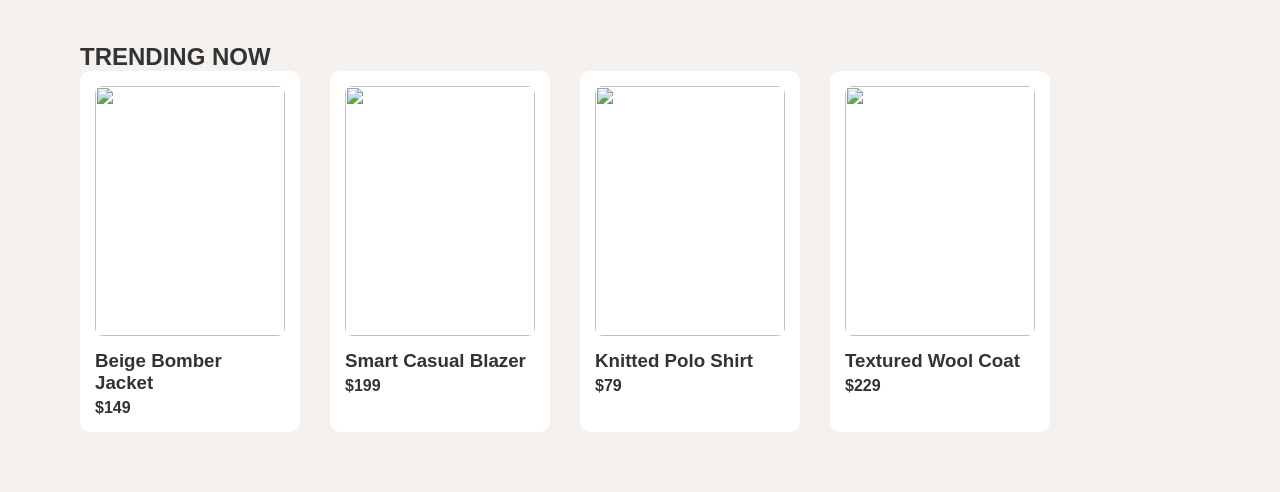
==== commit dfd66073: "Add files via upload" ====
--- a/index.html
+++ b/index.html
@@ -41,27 +41,27 @@
         <div class="card-container">
 
             <div class="card">
-                <img src="./image/casual.png">
+                <img src="image/casual.png">
                 <p>Casual Wear</p>
             </div>
 
             <div class="card">
-                <img src="./image/formal.png">
+                <img src="image/formal.png">
                 <p>Formal Wear</p>
             </div>
 
             <div class="card">
-                <img src="./image/street.png">
+                <img src="image/street.png">
                 <p>Street Style</p>
             </div>
 
             <div class="card">
-                <img src="./image/outer.png">
+                <img src="image/outer.png">
                 <p>Outerwear</p>
             </div>
 
             <div class="card">
-                <img src="./image/accessories.png">
+                <img src="image/accessories.png">
                 <p>Accessories</p>
             </div>
 
@@ -82,25 +82,25 @@
         <div class="product-container">
 
             <div class="product">
-                <img src="./image/product1.jpg">
+                <img src="product/product1.png">
                 <h3>Beige Bomber Jacket</h3>
                 <p>$149</p>
             </div>
 
             <div class="product">
-                <img src="./image/product2.png ">
+                <img src="product/product2.png ">
                 <h3>Smart Casual Blazer</h3>
                 <p>$199</p>
             </div>
 
             <div class="product">
-                <img src="./image/product3.png">
+                <img src="product/product3.png">
                 <h3>Knitted Polo Shirt</h3>
                 <p>$79</p>
             </div>
 
             <div class="product">
-                <img src="./image/product4.png">
+                <img src="product/product4.png">
                 <h3>Textured Wool Coat</h3>
                 <p>$229</p>
             </div>
@@ -108,11 +108,4 @@
         </div>
 
 </body>
-
-</html>
-
-
-
-
-
-
+</html>
--- a/style.css
+++ b/style.css
@@ -39,7 +39,7 @@
 /* HERO */
 .hero {
     height: 90vh;
-    background: url("./image/background-header.avif") no-repeat center/cover;
+    background: url("./images/background-header.avif") no-repeat center/cover;
     width:auto;
     display: flex;
     align-items: center;
@@ -149,6 +149,3 @@
 .product p {
     font-weight: bold;
 }
-
-
-
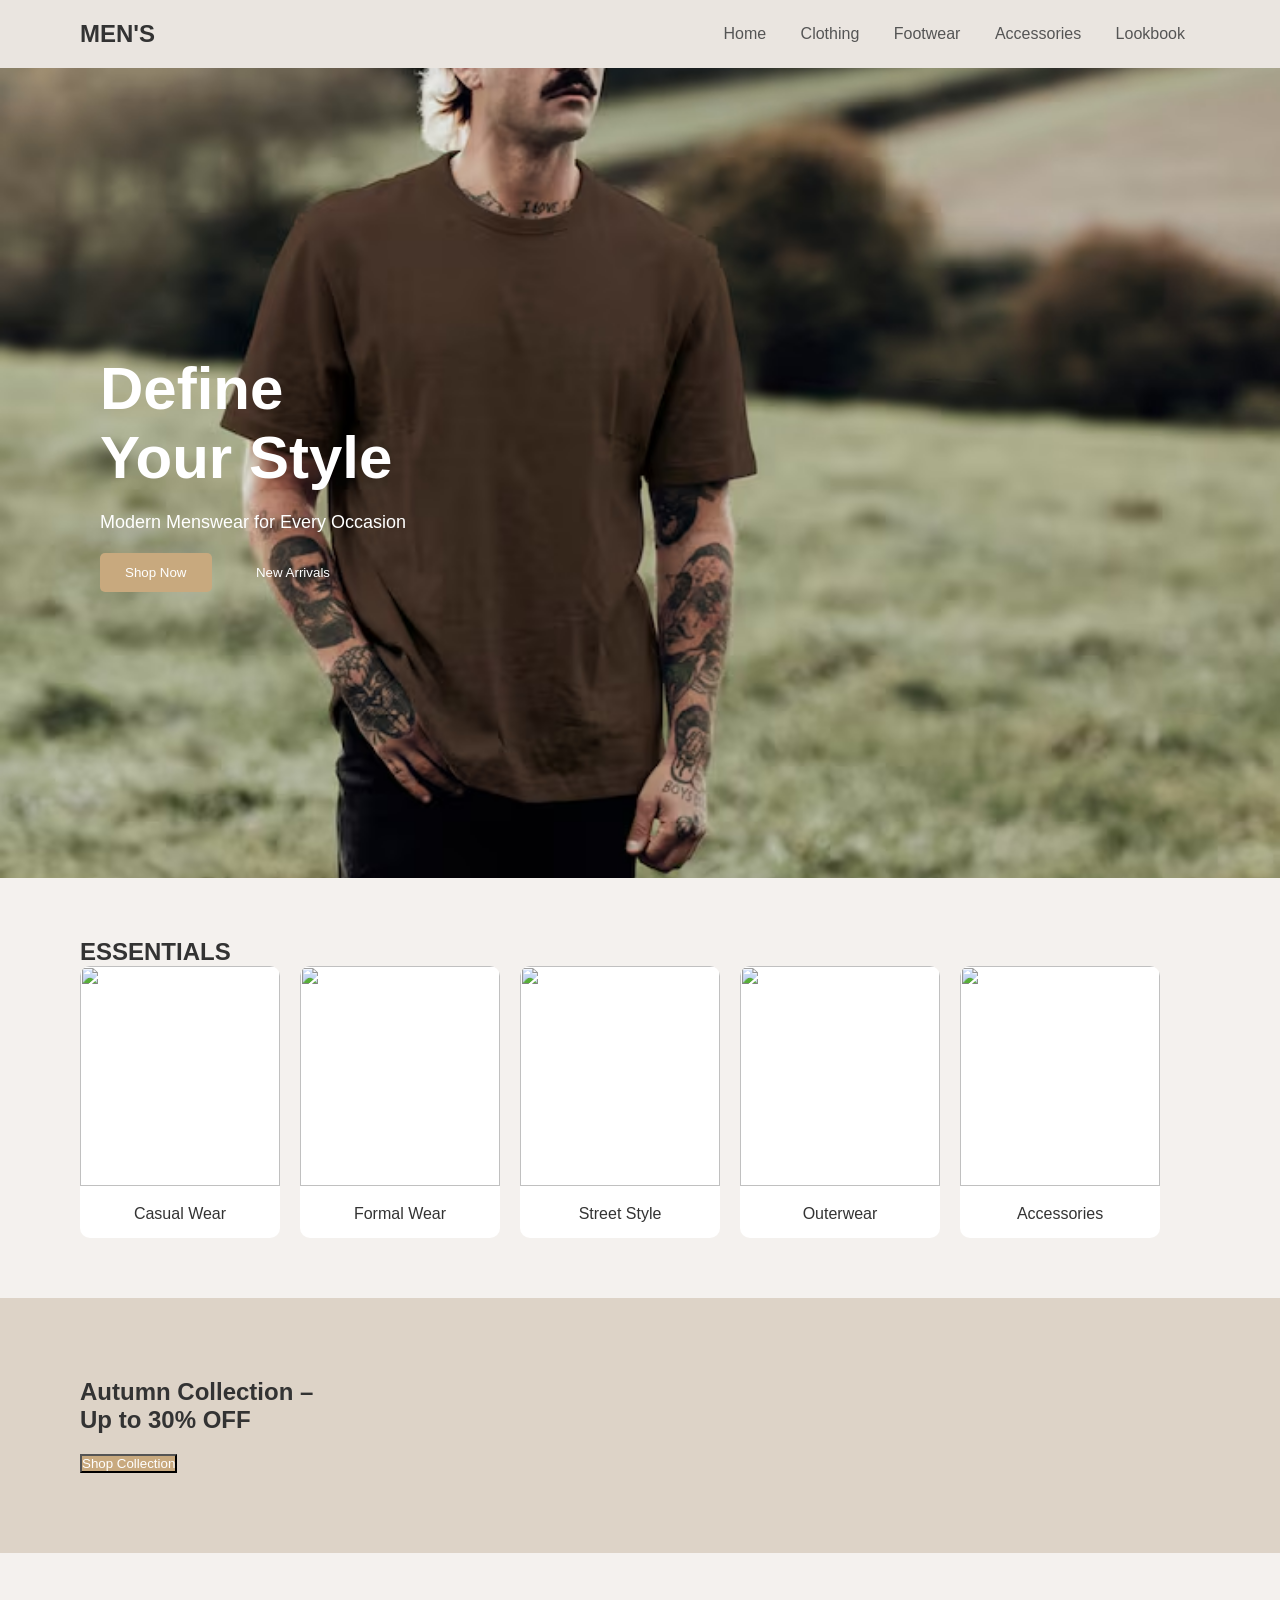
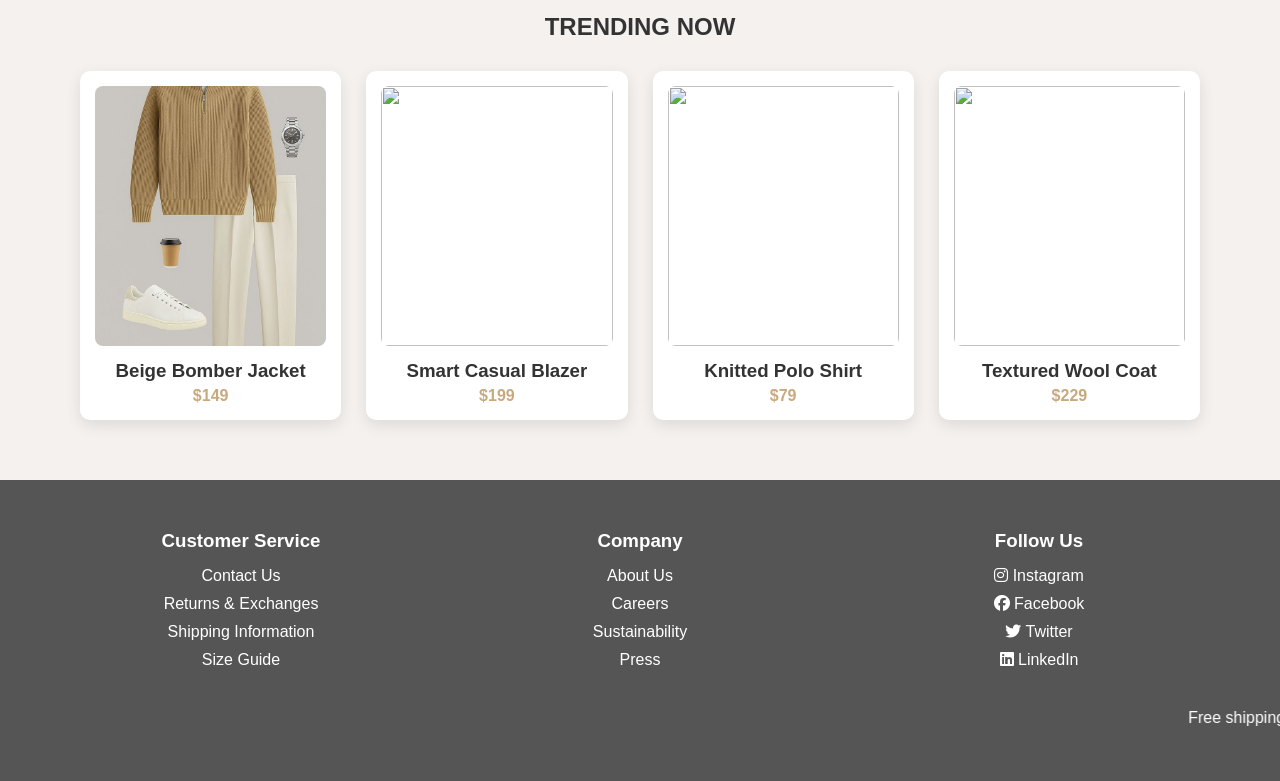
==== commit c98f5e29: "Add files via upload" ====
--- a/index.html
+++ b/index.html
@@ -1,111 +1,172 @@
 <!DOCTYPE html>
 <html lang="en">
 <head>
-    <meta charset="UTF-8">
-    <title>MEN'S - Fashion</title>
-    <link rel="stylesheet" href="style.css">
+<meta charset="UTF-8">
+<title>MEN'S - Fashion</title>
+
+<link rel="stylesheet" href="style.css">
+
+<link rel="stylesheet"
+href="https://cdnjs.cloudflare.com/ajax/libs/font-awesome/6.5.0/css/all.min.css">
+
 </head>
+
 <body>
 
-    <!-- HEADER -->
-    <header>
-        <div class="logo">MEN'S</div>
-        <nav>
-            <a href="#home">Home</a>
-            <a href="#">Shop</a>
-            <a href="#">Clothing</a>
-            <a href="#">Footwear</a>
-            <a href="#">Accessories</a>
-            <a href="#">Lookbook</a>
-            <a href="#">Sale</a>
-        </nav>
-    </header>
+<header>
+<div class="logo">MEN'S</div>
 
-    <!-- HERO SECTION -->
-    <a name="home">
-    <section class="hero">
-        
-        <div class="hero-text">
-            <h1>Define <br> Your Style</h1>
-            <p>Modern Menswear for Every Occasion</p>
-            <div class="buttons">
-                <button class="btn-primary">Shop Now</button>
-                <button class="btn-outline">New Arrivals</button>
-            </div>
-        </div>
-    </section>
+<nav>
+<a href="#home">Home</a>
+<a href="#">Clothing</a>
+<a href="#">Footwear</a>
+<a href="#">Accessories</a>
+<a href="#">Lookbook</a>
 
-    <!-- ESSENTIALS -->
-    <section class="essentials">
-        <h2>ESSENTIALS</h2>
-        <div class="card-container">
+</nav>
+</header>
 
-            <div class="card">
-                <img src="image/casual.png">
-                <p>Casual Wear</p>
-            </div>
 
-            <div class="card">
-                <img src="image/formal.png">
-                <p>Formal Wear</p>
-            </div>
+<section class="hero" id="home">
+<div class="hero-text">
+<h1>Define <br> Your Style</h1>
+<p>Modern Menswear for Every Occasion</p>
 
-            <div class="card">
-                <img src="image/street.png">
-                <p>Street Style</p>
-            </div>
+<div class="buttons">
+<button class="btn-primary">Shop Now</button>
+<button class="btn-outline">New Arrivals</button>
+</div>
 
-            <div class="card">
-                <img src="image/outer.png">
-                <p>Outerwear</p>
-            </div>
+</div>
+</section>
 
-            <div class="card">
-                <img src="image/accessories.png">
-                <p>Accessories</p>
-            </div>
 
-        </div>
-    </section>
+<section class="essentials">
 
-    <!-- AUTUMN SALE -->
-    <section class="sale">
-        <div class="sale-text">
-            <h2>Autumn Collection – <br> Up to 30% OFF</h2>
-            <button class="btn-primary">Shop Collection</button>
-        </div>
-    </section>
+<h2>ESSENTIALS</h2>
 
-    <!-- TRENDING -->
-    <section class="trending">
-        <h2>TRENDING NOW</h2>
-        <div class="product-container">
+<div class="card-container">
 
-            <div class="product">
-                <img src="product/product1.png">
-                <h3>Beige Bomber Jacket</h3>
-                <p>$149</p>
-            </div>
+<div class="card">
+<img src="./image/casual.png">
+<p>Casual Wear</p>
+</div>
 
-            <div class="product">
-                <img src="product/product2.png ">
-                <h3>Smart Casual Blazer</h3>
-                <p>$199</p>
-            </div>
+<div class="card">
+<img src="./image/formal.png">
+<p>Formal Wear</p>
+</div>
 
-            <div class="product">
-                <img src="product/product3.png">
-                <h3>Knitted Polo Shirt</h3>
-                <p>$79</p>
-            </div>
+<div class="card">
+<img src="./image/street.png">
+<p>Street Style</p>
+</div>
 
-            <div class="product">
-                <img src="product/product4.png">
-                <h3>Textured Wool Coat</h3>
-                <p>$229</p>
-            </div>
+<div class="card">
+<img src="./image/outer.png">
+<p>Outerwear</p>
+</div>
 
-        </div>
+<div class="card">
+<img src="./image/accessories.png">
+<p>Accessories</p>
+</div>
+
+</div>
+
+</section>
+
+
+<section class="sale">
+<div class="sale-text">
+<h2>Autumn Collection – <br> Up to 30% OFF</h2>
+<button class="btn-primary">Shop Collection</button>
+</div>
+</section>
+
+
+<section class="trending">
+
+<h2>TRENDING NOW</h2>
+
+<div class="product-container">
+
+<div class="product">
+<img src="./image/product1.jpg">
+<h3>Beige Bomber Jacket</h3>
+<p>$149</p>
+</div>
+
+<div class="product">
+<img src="./image/product2.png">
+<h3>Smart Casual Blazer</h3>
+<p>$199</p>
+</div>
+
+<div class="product">
+<img src="./image/product3.png">
+<h3>Knitted Polo Shirt</h3>
+<p>$79</p>
+</div>
+
+<div class="product">
+<img src="./image/product4.png">
+<h3>Textured Wool Coat</h3>
+<p>$229</p>
+</div>
+
+</div>
+
+</section>
+
+
+<footer class="footer">
+
+<div class="container">
+
+<div class="footer-section">
+<h3>Customer Service</h3>
+
+<ul class="list">
+<li><a href="#">Contact Us</a></li>
+<li><a href="#">Returns & Exchanges</a></li>
+<li><a href="#">Shipping Information</a></li>
+<li><a href="#">Size Guide</a></li>
+</ul>
+</div>
+
+
+<div class="footer-section">
+<h3>Company</h3>
+
+<ul class="list">
+<li><a href="#">About Us</a></li>
+<li><a href="#">Careers</a></li>
+<li><a href="#">Sustainability</a></li>
+<li><a href="#">Press</a></li>
+</ul>
+</div>
+
+
+<div class="footer-section">
+<h3>Follow Us</h3>
+
+<ul class="social-icons">
+<li><a href="#"><i class="fab fa-instagram"></i> Instagram</a></li>
+<li><a href="#"><i class="fab fa-facebook"></i> Facebook</a></li>
+<li><a href="#"><i class="fab fa-twitter"></i> Twitter</a></li>
+<li><a href="#"><i class="fab fa-linkedin"></i> LinkedIn</a></li>
+</ul>
+
+</div>
+
+</div>
+
+<div class="marquee">
+<marquee>Free shipping on orders over $50!</marquee>
+</div>
+
+</footer>
 
 </body>
 </html>
--- a/style.css
+++ b/style.css
@@ -1,151 +1,268 @@
-* {
-    margin: 0;
-    padding: 0;
-    box-sizing: border-box;
-    font-family: 'Segoe UI', sans-serif;
-}
+*{
+margin:0;
+padding:0;
+box-sizing:border-box;
+font-family:'Segoe UI',sans-serif;
+}
+
 html{
-    scroll-behavior: smooth;
-}
-body {
-    background: #f4f1ee;
-    color: #333;
+scroll-behavior:smooth;
+}
+
+body{
+background:#f4f1ee;
+color:#333;
 }
 
 /* HEADER */
-header {
-    display: flex;
-    justify-content: space-between;
-    padding: 20px 80px;
-    background: #eae5e0;
-    align-items: center;
-}
-
-.logo {
-    font-size: 24px;
-    font-weight: bold;
-}
-
-nav a {
-    margin: 0 15px;
-    text-decoration: none;
-    color: #555;
-}
-
-nav a:hover {
-    color: #000;
-}
+
+header{
+display:flex;
+justify-content:space-between;
+padding:20px 80px;
+background:#eae5e0;
+align-items:center;
+flex-wrap:wrap;
+}
+
+.logo{
+font-size:24px;
+font-weight:bold;
+}
+
+nav a{
+margin:0 15px;
+text-decoration:none;
+color:#555;
+}
+
+nav a:hover{
+color:#000;
+}
+
 
 /* HERO */
-.hero {
-    height: 90vh;
-    background: url("./images/background-header.avif") no-repeat center/cover;
-    width:auto;
-    display: flex;
-    align-items: center;
-    padding-left: 100px;
-    color: white;
-}
-
-.hero-text h1 {
-    font-size: 60px;
-}
-
-.hero-text p {
-    margin: 20px 0;
-    font-size: 18px;
-}
-
-.buttons button {
-    padding: 12px 25px;
-    margin-right: 15px;
-    border-radius: 5px;
-    cursor: pointer;
-    border: none;
-}
-
-.btn-primary {
-    background: #c8a97e;
-    color: white;
-}
-
-.btn-outline {
-    background: transparent;
-    border: 1px solid white;
-    color: white;
-}
+
+.hero{
+height:90vh;
+background:url("./image/background-header.avif") center/cover no-repeat;
+display:flex;
+align-items:center;
+padding-left:100px;
+color:white;
+}
+
+.hero-text h1{
+font-size:60px;
+}
+
+.hero-text p{
+margin:20px 0;
+font-size:18px;
+}
+
+.buttons button{
+padding:12px 25px;
+margin-right:15px;
+border-radius:5px;
+cursor:pointer;
+border:none;
+}
+
+.btn-primary{
+background:#c8a97e;
+color:white;
+}
+
+.btn-outline{
+background:transparent;
+border:1px solid white;
+color:white;
+}
+
 
 /* ESSENTIALS */
-.essentials {
-    padding: 60px 80px;
-}
-
-.essentials h2 {
-    margin-bottom: 30px;
-}
-
-.card-container {
-    display: flex;
-    gap: 20px;
-}
-
-.card {
-    background: white;
-    border-radius: 10px;
-    overflow: hidden;
-    text-align: center;
-    width: 200px;
-}
-
-.card img {
-    width: 100%;
-    height: 220px;
-    object-fit: cover;
-}
-
-.card p {
-    padding: 15px;
-    font-weight: 500;
-}
+
+.essentials{
+padding:60px 80px;
+}
+
+.card-container{
+display:flex;
+flex-wrap:wrap;
+gap:20px;
+}
+
+.card{
+background:white;
+border-radius:10px;
+overflow:hidden;
+text-align:center;
+width:200px;
+}
+
+.card img{
+width:100%;
+height:220px;
+object-fit:cover;
+}
+
+.card p{
+padding:15px;
+font-weight:500;
+}
+
 
 /* SALE */
-.sale {
-    background: #ddd3c7;
-    padding: 80px;
-}
-
-.sale-text h2 {
-    margin-bottom: 20px;
-}
+
+.sale{
+background:#ddd3c7;
+padding:80px;
+}
+
+.sale-text h2{
+margin-bottom:20px;
+}
+
 
 /* TRENDING */
-.trending {
-    padding: 60px 80px;
-}
-
-.product-container {
-    display: flex;
-    gap: 30px;
-}
-
-.product {
-    background: white;
-    padding: 15px;
-    border-radius: 10px;
-    width: 220px;
-}
-
-.product img {
-    width: 100%;
-    height: 250px;
-    object-fit: cover;
-    border-radius: 8px;
-}
-
-.product h3 {
-    margin: 10px 0 5px;
-}
-
-.product p {
-    font-weight: bold;
-}
+
+.trending{
+padding:60px 80px;
+text-align:center;
+}
+
+.trending h2{
+margin-bottom:30px;
+}
+
+.product-container{
+display:grid;
+grid-template-columns:repeat(4,1fr);
+gap:25px;
+}
+
+.product{
+background:white;
+border-radius:10px;
+padding:15px;
+text-align:center;
+box-shadow:0 5px 15px rgba(0,0,0,0.1);
+transition:0.3s;
+}
+
+.product:hover{
+transform:translateY(-8px);
+}
+
+.product img{
+width:100%;
+height:260px;
+object-fit:cover;
+border-radius:8px;
+}
+
+.product h3{
+margin:10px 0 5px;
+}
+
+.product p{
+color:#c8a97e;
+font-weight:bold;
+}
+
+
+/* TABLET */
+
+@media (max-width:992px){
+
+.product-container{
+grid-template-columns:repeat(2,1fr);
+}
+
+.trending{
+padding:50px 40px;
+}
+
+}
+
+
+/* MOBILE */
+
+@media (max-width:600px){
+
+header{
+padding:20px;
+}
+
+.hero{
+padding-left:30px;
+}
+
+.hero-text h1{
+font-size:40px;
+}
+
+.product-container{
+grid-template-columns:1fr;
+}
+
+.trending{
+padding:40px 20px;
+}
+
+}
+
+
+/* FOOTER */
+
+.footer{
+background:#555;
+padding:50px 0;
+color:white;
+}
+
+.container{
+max-width:1140px;
+margin:auto;
+display:flex;
+flex-wrap:wrap;
+justify-content:space-between;
+}
+
+.footer-section{
+width:30%;
+text-align:center;
+}
+
+.footer-section h3{
+margin-bottom:15px;
+}
+
+.list li{
+list-style:none;
+margin:10px 0;
+}
+
+.list li a{
+color:white;
+}
+
+.social-icons li{
+list-style:none;
+margin:10px 0;
+}
+
+a{
+text-decoration:none;
+color:white;
+}
+
+a:hover{
+color:#c8a97e;
+}
+
+.marquee{
+margin-top:30px;
+text-align:center;
+}
